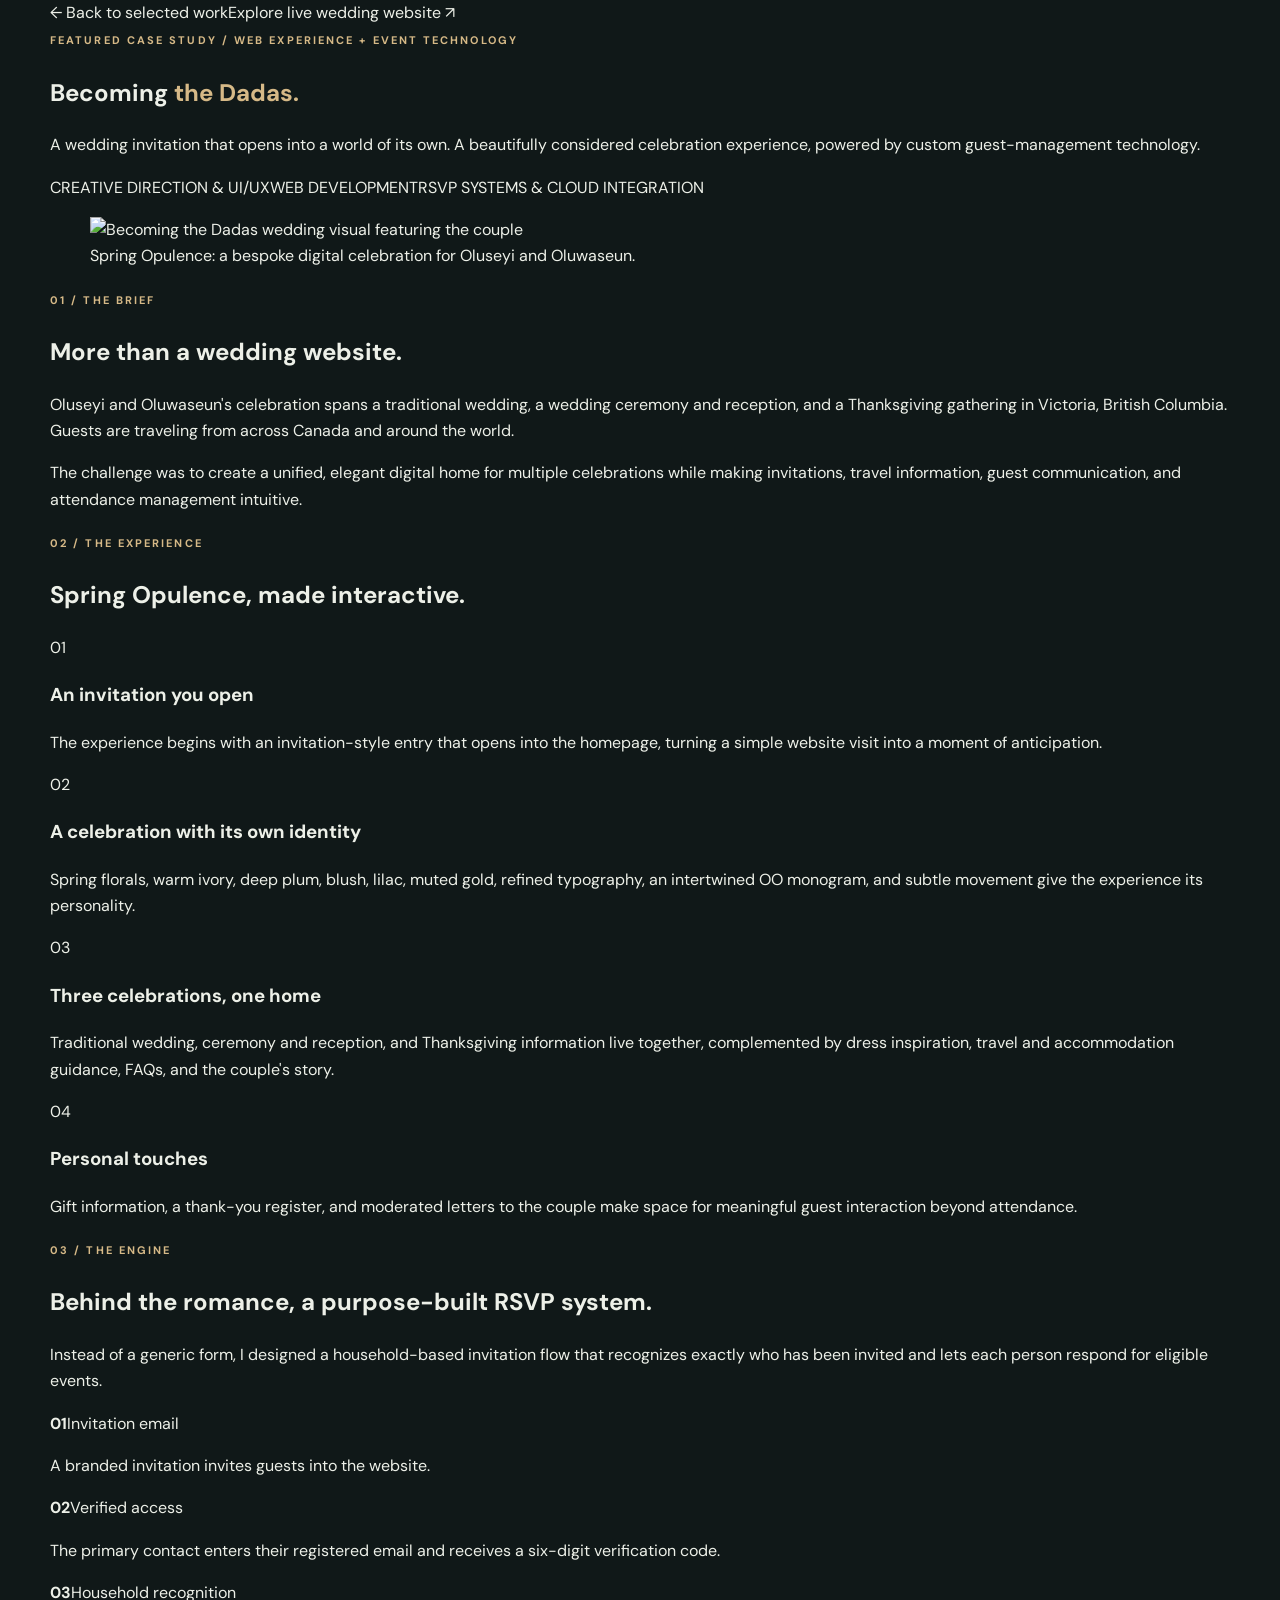
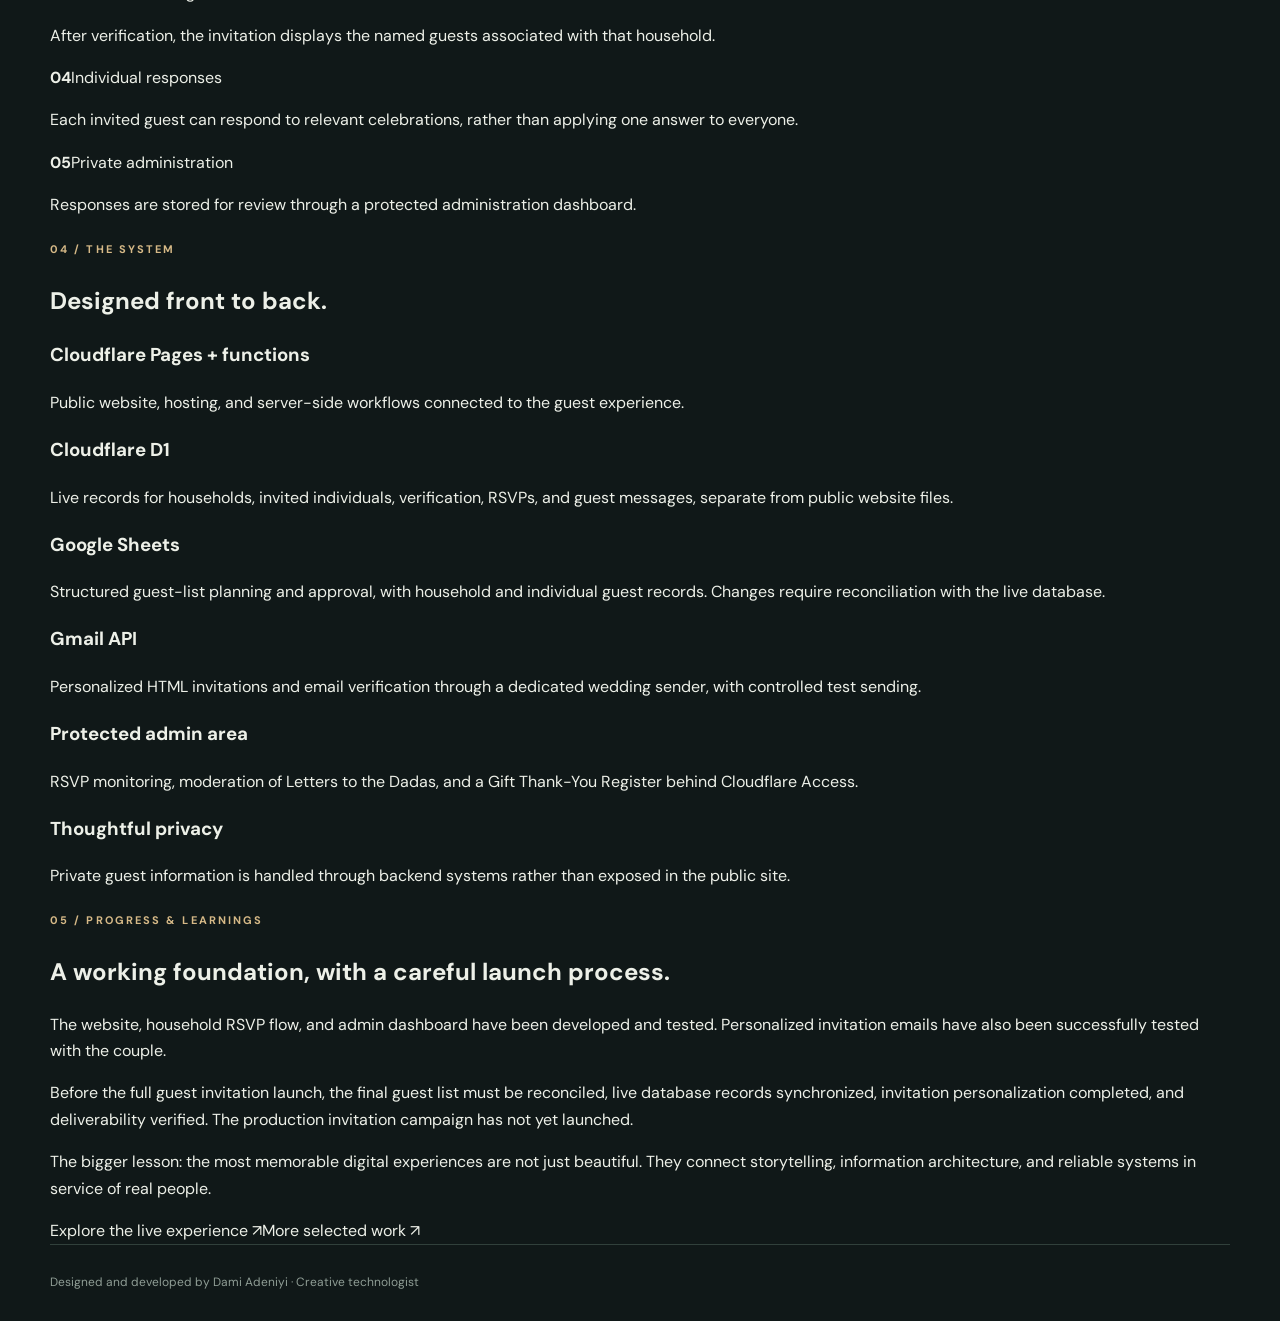
==== becoming-the-dadas.html @ 991b9c1b "Add detailed Becoming the Dadas wedding technology case study" ====
<!doctype html><html lang="en"><head><meta charset="utf-8"><meta name="viewport" content="width=device-width,initial-scale=1"><title>Becoming the Dadas | Wedding Experience & RSVP System | Dami Adeniyi</title><meta name="description" content="A bespoke Spring Opulence wedding website and multi-event guest experience featuring household RSVP, email verification, Cloudflare D1, and a private admin dashboard. A case study by Dami Adeniyi."><link rel="canonical" href="https://dami-adeniyi.pages.dev/becoming-the-dadas.html"><link rel="stylesheet" href="/styles.css"><meta property="og:title" content="Becoming the Dadas | Dami Adeniyi"><meta property="og:description" content="An immersive wedding invitation and intelligent multi-event guest management experience."><meta property="og:type" content="article"></head><body><a class="skip" href="#main">Skip to content</a><header class="case-header wrap"><a class="case-back" href="/#work">← Back to selected work</a><a class="case-back" href="https://becoming-the-dadas.pages.dev/" target="_blank" rel="noopener noreferrer">Explore live wedding website ↗</a></header><main id="main"><section class="case-hero wrap"><span class="kicker">FEATURED CASE STUDY / WEB EXPERIENCE + EVENT TECHNOLOGY</span><h1>Becoming <em>the Dadas.</em></h1><p class="case-lede">A wedding invitation that opens into a world of its own. A beautifully considered celebration experience, powered by custom guest-management technology.</p><div class="case-meta"><span>CREATIVE DIRECTION & UI/UX</span><span>WEB DEVELOPMENT</span><span>RSVP SYSTEMS & CLOUD INTEGRATION</span></div><figure class="case-photo"><img src="https://becoming-the-dadas.pages.dev/assets/image-ac481cc2c4e13ed6.png" alt="Becoming the Dadas wedding visual featuring the couple" loading="eager"><figcaption>Spring Opulence: a bespoke digital celebration for Oluseyi and Oluwaseun.</figcaption></figure></section><section class="case-section wrap"><span class="kicker">01 / THE BRIEF</span><div class="case-columns"><h2>More than a wedding website.</h2><div><p>Oluseyi and Oluwaseun's celebration spans a traditional wedding, a wedding ceremony and reception, and a Thanksgiving gathering in Victoria, British Columbia. Guests are traveling from across Canada and around the world.</p><p>The challenge was to create a unified, elegant digital home for multiple celebrations while making invitations, travel information, guest communication, and attendance management intuitive.</p></div></div></section><section class="case-section case-alt"><div class="wrap"><span class="kicker">02 / THE EXPERIENCE</span><h2>Spring Opulence, made interactive.</h2><div class="case-grid"><article><span class="case-index">01</span><h3>An invitation you open</h3><p>The experience begins with an invitation-style entry that opens into the homepage, turning a simple website visit into a moment of anticipation.</p></article><article><span class="case-index">02</span><h3>A celebration with its own identity</h3><p>Spring florals, warm ivory, deep plum, blush, lilac, muted gold, refined typography, an intertwined OO monogram, and subtle movement give the experience its personality.</p></article><article><span class="case-index">03</span><h3>Three celebrations, one home</h3><p>Traditional wedding, ceremony and reception, and Thanksgiving information live together, complemented by dress inspiration, travel and accommodation guidance, FAQs, and the couple's story.</p></article><article><span class="case-index">04</span><h3>Personal touches</h3><p>Gift information, a thank-you register, and moderated letters to the couple make space for meaningful guest interaction beyond attendance.</p></article></div></div></section><section class="case-section wrap"><span class="kicker">03 / THE ENGINE</span><h2>Behind the romance, a purpose-built RSVP system.</h2><p class="case-intro">Instead of a generic form, I designed a household-based invitation flow that recognizes exactly who has been invited and lets each person respond for eligible events.</p><div class="case-steps"><div><strong>01</strong><span>Invitation email</span><p>A branded invitation invites guests into the website.</p></div><div><strong>02</strong><span>Verified access</span><p>The primary contact enters their registered email and receives a six-digit verification code.</p></div><div><strong>03</strong><span>Household recognition</span><p>After verification, the invitation displays the named guests associated with that household.</p></div><div><strong>04</strong><span>Individual responses</span><p>Each invited guest can respond to relevant celebrations, rather than applying one answer to everyone.</p></div><div><strong>05</strong><span>Private administration</span><p>Responses are stored for review through a protected administration dashboard.</p></div></div></section><section class="case-section case-alt"><div class="wrap"><span class="kicker">04 / THE SYSTEM</span><h2>Designed front to back.</h2><div class="case-grid"><article><h3>Cloudflare Pages + functions</h3><p>Public website, hosting, and server-side workflows connected to the guest experience.</p></article><article><h3>Cloudflare D1</h3><p>Live records for households, invited individuals, verification, RSVPs, and guest messages, separate from public website files.</p></article><article><h3>Google Sheets</h3><p>Structured guest-list planning and approval, with household and individual guest records. Changes require reconciliation with the live database.</p></article><article><h3>Gmail API</h3><p>Personalized HTML invitations and email verification through a dedicated wedding sender, with controlled test sending.</p></article><article><h3>Protected admin area</h3><p>RSVP monitoring, moderation of Letters to the Dadas, and a Gift Thank-You Register behind Cloudflare Access.</p></article><article><h3>Thoughtful privacy</h3><p>Private guest information is handled through backend systems rather than exposed in the public site.</p></article></div></div></section><section class="case-section wrap"><span class="kicker">05 / PROGRESS & LEARNINGS</span><h2>A working foundation, with a careful launch process.</h2><div class="case-columns"><p>The website, household RSVP flow, and admin dashboard have been developed and tested. Personalized invitation emails have also been successfully tested with the couple.</p><div><p>Before the full guest invitation launch, the final guest list must be reconciled, live database records synchronized, invitation personalization completed, and deliverability verified. The production invitation campaign has not yet launched.</p><p>The bigger lesson: the most memorable digital experiences are not just beautiful. They connect storytelling, information architecture, and reliable systems in service of real people.</p></div></div><div class="case-end"><a class="case-cta" href="https://becoming-the-dadas.pages.dev/" target="_blank" rel="noopener noreferrer">Explore the live experience ↗</a><a class="case-back" href="/#work">More selected work ↗</a></div></section></main><footer class="case-footer wrap">Designed and developed by Dami Adeniyi · Creative technologist</footer></body></html>
---- styles.css ----
@import url('https://fonts.googleapis.com/css2?family=DM+Sans:wght@400;500;600;700&family=Manrope:wght@400;500;600;700;800&display=swap');:root{color-scheme:dark;--bg:#101818;--panel:#162120;--ink:#edf0e8;--muted:#a5b3ad;--gold:#d6b987;--line:#31403b}*{box-sizing:border-box}html{scroll-behavior:smooth}body{margin:0;background:var(--bg);color:var(--ink);font-family:'DM Sans',sans-serif;line-height:1.65}a{color:inherit;text-decoration:none}a:focus-visible{outline:2px solid var(--gold);outline-offset:5px}.wrap{width:min(1180px,calc(100% - 64px));margin:auto}.skip{position:absolute;top:-100px;background:white;color:black;padding:12px;z-index:20}.skip:focus{top:0}.site-header{height:88px;display:flex;align-items:center;justify-content:space-between;padding:0 max(32px,calc((100vw - 1180px)/2));border-bottom:1px solid #ffffff14;position:relative;z-index:3}.brand{font-family:Manrope,sans-serif;font-size:15px;letter-spacing:.08em;font-weight:800}.brand span{font-weight:500}.brand b,.period{color:var(--gold)}nav{display:flex;gap:35px;font-size:13px;color:#c7d1cb}.nav-cta{font-size:13px;color:var(--gold);border-bottom:1px solid #8e7d5c;padding-bottom:4px}.hero{position:relative;min-height:760px;padding-top:125px;overflow:hidden}.eyebrow,.kicker{font-size:11px;letter-spacing:.19em;font-weight:700;color:var(--gold)}.pulse{display:inline-block;width:7px;height:7px;background:#c7b07e;border-radius:50%;margin-right:12px;box-shadow:0 0 15px #d6b987}.hero h1{position:relative;z-index:1;font-family:Manrope,sans-serif;font-weight:600;font-size:clamp(47px,6.5vw,91px);letter-spacing:-.065em;line-height:1.14;max-width:990px;margin:30px 0}em{font-style:normal;color:var(--gold)}.lead{font-size:19px;max-width:620px;color:var(--muted);line-height:1.8;position:relative;z-index:1}.actions{display:flex;gap:18px;flex-wrap:wrap;margin-top:35px;position:relative;z-index:1}.btn{padding:16px 24px;border-radius:4px;font-size:13px;font-weight:700;display:inline-flex;gap:35px;align-items:center}.primary{background:var(--gold);color:#13201c}.primary:hover{background:#f0d3a0}.ghost{border:1px solid #62716a;color:#d5ded7}.ghost:hover{border-color:var(--gold)}.hero-bottom{display:flex;gap:48px;color:#8b9b93;font-size:10px;letter-spacing:.12em;margin-top:120px;position:relative;z-index:1}.orb{pointer-events:none;position:absolute;border-radius:50%;filter:blur(4px)}.orb-one{width:380px;height:380px;right:-70px;top:70px;background:radial-gradient(circle,#987a4944 0,transparent 65%)}.orb-two{width:480px;height:480px;right:50px;bottom:-200px;background:radial-gradient(circle,#417b6540 0,transparent 70%)}.section{padding:115px 0}.work{background:#151f1e}.section-top{display:flex;justify-content:space-between;align-items:end;gap:50px;margin-bottom:52px}.section-top p{max-width:340px;color:var(--muted);font-size:15px}.section h2{font-family:Manrope,sans-serif;font-size:clamp(36px,4.8vw,62px);line-height:1.2;letter-spacing:-.055em;font-weight:600;margin:22px 0}.projects{display:grid;grid-template-columns:1fr 1fr;gap:25px}.project{background:#1c2927;border:1px solid #31413b;overflow:hidden}.featured{grid-column:1/-1;display:grid;grid-template-columns:1.1fr 1fr}.project-visual{min-height:285px;position:relative;display:flex;align-items:center;justify-content:center;overflow:hidden}.featured .project-visual{min-height:390px}.dragon{background:radial-gradient(ellipse at 70% 70%,#b78a4755,transparent 55%),linear-gradient(145deg,#142b2c,#254a43 48%,#151d1d)}.dragon:before{content:'✧';position:absolute;font-size:360px;color:#d4b77818;transform:rotate(-24deg)}.visual-caption{font-family:Manrope,sans-serif;font-weight:800;letter-spacing:.18em;font-size:clamp(22px,3vw,41px);z-index:1;text-shadow:0 4px 20px #000}.visual-caption span{color:var(--gold)}.visual-sub{position:absolute;bottom:28px;font-size:10px;letter-spacing:.2em;color:#d6d5c8}.wedding{background:radial-gradient(circle at center,#7b6852,#282b27 70%);flex-direction:column}.wedding-mark{font-family:Georgia,serif;font-size:145px;color:#e8d6b8;font-style:italic;line-height:1}.wedding-small,.system-small{font-size:10px;letter-spacing:.17em;color:#eee0c5}.systems{background:linear-gradient(135deg,#182c2e,#2a4841);flex-direction:column;gap:35px}.system-lines{display:flex;gap:12px;align-items:center}.system-lines span{padding:12px;border:1px solid #9ab4a1;color:#cce1cf;font-size:11px;letter-spacing:.08em}.system-lines i{font-style:normal;color:var(--gold)}.project-body{padding:42px}.featured .project-body{display:flex;flex-direction:column;justify-content:center}.tags{display:flex;flex-wrap:wrap;gap:9px}.tags span{font-size:9px;letter-spacing:.09em;color:#d1bd97;border:1px solid #655b49;padding:5px 8px}.project h3{font-family:Manrope,sans-serif;font-size:clamp(23px,2.5vw,34px);line-height:1.25;letter-spacing:-.035em;margin:22px 0 12px}.project p,.expertise p,.about p,.contact p{color:var(--muted);font-size:15px;line-height:1.9}.text-link{color:var(--gold);font-size:13px;font-weight:700;margin-top:18px}.coming{font-size:10px;letter-spacing:.12em;color:#9eafaa;margin-top:20px;display:block}.expertise-grid{display:grid;grid-template-columns:repeat(3,1fr);gap:45px 38px;margin-top:65px}.expertise-grid>div{border-top:1px solid var(--line);padding-top:22px}.num{font-size:12px;color:var(--gold)}.expertise h3{font-family:Manrope,sans-serif;font-size:19px;letter-spacing:-.03em}.about{background:#1a2623}.about-layout{display:grid;grid-template-columns:1fr 1fr;gap:90px}.about-layout p:first-child{font-size:19px;color:#e0e6df}.contact{text-align:center;padding:140px 0}.contact h2{font-size:clamp(46px,6vw,78px)}.contact .actions{justify-content:center}footer{border-top:1px solid var(--line);padding:28px 0;color:#8f9d95;font-size:12px}.footer-inner{display:flex;justify-content:space-between;gap:15px}@media(max-width:800px){.site-header{padding:0 24px;height:74px}.site-header nav{display:none}.wrap{width:calc(100% - 40px)}.hero{min-height:680px;padding-top:100px}.hero-bottom{gap:15px;flex-wrap:wrap;margin-top:95px}.section{padding:85px 0}.section-top,.about-layout{display:block}.projects{grid-template-columns:1fr}.featured{display:block}.featured .project-visual{min-height:300px}.expertise-grid{grid-template-columns:1fr 1fr}.project-body{padding:30px}}@media(max-width:480px){.brand{font-size:12px}.nav-cta{font-size:11px}.hero h1{font-size:46px}.lead{font-size:16px}.hero-bottom{font-size:9px}.expertise-grid{grid-template-columns:1fr}.footer-inner{flex-wrap:wrap}.system-lines span{font-size:9px;padding:8px}}@media(prefers-reduced-motion:reduce){html{scroll-behavior:auto}}
/* Creative direction, second edition */
.hero{isolation:isolate}.hero h1{max-width:1080px}.hero h1 em:first-child{font-family:Georgia,serif;font-style:italic;font-weight:400;letter-spacing:-.07em}.hero h1 em:nth-child(2){font-family:Georgia,serif;font-style:italic;font-weight:400;color:#b4cfc3}.hero-stamp{position:absolute;right:55px;bottom:135px;width:133px;height:133px;border:1px solid #c8aa77;border-radius:50%;display:flex;flex-direction:column;align-items:center;justify-content:center;line-height:1.4;transform:rotate(13deg);color:#d7bd8d;font-weight:700;font-size:12px;letter-spacing:.12em;text-align:center;box-shadow:0 0 0 9px #d6b9870b;z-index:1}.hero-stamp span{font-size:26px;line-height:1.3}.marquee{overflow:hidden;background:#d4b889;color:#16241f;padding:14px 0;font-family:Manrope,sans-serif;font-size:12px;letter-spacing:.23em;font-weight:800;white-space:nowrap}.marquee>div{width:max-content;animation:scrollword 32s linear infinite}@keyframes scrollword{to{transform:translateX(-45%)}}.dragon{background:#1a302d}.dragon:before{display:none}.dragon-preview{width:100%;height:100%;position:absolute;inset:0;object-fit:cover;object-position:center;transition:transform .7s ease}.project:hover .dragon-preview{transform:scale(1.055)}.dragon-overlay{position:absolute;inset:0;display:flex;justify-content:space-between;align-items:flex-start;padding:25px;background:linear-gradient(180deg,#08150f5e,transparent 35%,#08150f44);pointer-events:none}.dragon-label,.dragon-open{font-size:10px;letter-spacing:.12em;font-weight:700;background:#0c1b18d9;color:#f5e5c5;padding:9px 12px;border:1px solid #b8a07877}.dragon-open{align-self:flex-end}.project{transition:transform .35s ease,border-color .35s ease}.project:hover{transform:translateY(-5px);border-color:#8e7756}.expertise-grid>div{transition:padding-left .3s ease,border-color .3s ease}.expertise-grid>div:hover{padding-left:12px;border-color:#d6b987}.expertise-grid .num{display:inline-flex;width:32px;height:32px;border-radius:50%;border:1px solid #786e54;align-items:center;justify-content:center}.about-spark{display:block;font-size:62px;color:#d6b987;line-height:1;margin-bottom:24px;animation:gentlespin 24s linear infinite}@keyframes gentlespin{to{transform:rotate(360deg)}}.contact{background:radial-gradient(ellipse at 50% 100%,#385f4c4d,transparent 60%)}.contact h2 em{font-family:Georgia,serif;font-style:italic;font-weight:400}@media(max-width:800px){.hero-stamp{right:10px;bottom:62px;width:96px;height:96px;font-size:9px}.hero-bottom{padding-right:110px}.dragon-open{display:none}}@media(prefers-reduced-motion:reduce){.marquee>div,.about-spark{animation:none}.project,.dragon-preview{transition:none}}
/* Completed project showcases */
.beauty{background:radial-gradient(circle at 72% 35%,#dbb99c65,transparent 48%),linear-gradient(145deg,#4c302f,#91685a 56%,#2b2925);flex-direction:column;color:#fff3e8;gap:6px}.beauty:before,.beauty:after{content:'';position:absolute;border:1px solid #f7d8b36b;border-radius:50%;width:240px;height:240px;transform:rotate(30deg)}.beauty:after{width:210px;height:210px;transform:rotate(-30deg)}.beauty-top,.beauty-bottom{font-size:10px;letter-spacing:.28em;z-index:1}.beauty-name{font-family:Georgia,serif;font-size:clamp(48px,6vw,76px);font-weight:400;letter-spacing:.06em;z-index:1;line-height:1.3}.beauty-bottom{color:#f1d6c0}.wedding-photo{background:#44273c}.wedding-photo>img{position:absolute;inset:0;width:100%;height:100%;object-fit:cover;opacity:.65}.wedding-cover{position:relative;z-index:1;display:flex;align-items:center;flex-direction:column;text-shadow:0 2px 20px #27151d}.wedding-cover .wedding-mark{font-size:110px}.wedding-cover .wedding-small{text-align:center;padding:0 15px}

/* Shaiglo project: real, optimized brand photo */
.beauty-photo{position:relative;overflow:hidden;background:#19382c;isolation:isolate}.beauty-photo:before,.beauty-photo:after{content:none}.beauty-photo>img{position:absolute;inset:0;width:100%;height:100%;object-fit:cover;object-position:center;transition:transform .65s ease}.beauty-photo:hover>img{transform:scale(1.045)}.beauty-photo-label{position:absolute;z-index:1;left:18px;bottom:18px;padding:8px 12px;color:#fff8e8;background:#122d23c9;border:1px solid #d4ba8180;backdrop-filter:blur(8px);font-size:10px;letter-spacing:.16em;font-weight:700}@media(prefers-reduced-motion:reduce){.beauty-photo>img{transition:none}.beauty-photo:hover>img{transform:none}}

/* Keep the full portrait image visible, without cutting off faces or products */
.project-visual.beauty-photo{aspect-ratio:1062 / 1200;min-height:0;background:#19382c}
.project-visual.beauty-photo>img{object-fit:contain;object-position:center;transform:none}
.project-visual.beauty-photo:hover>img{transform:none}
.beauty-photo-label{top:14px;bottom:auto;left:14px;right:auto;max-width:calc(100% - 28px)}
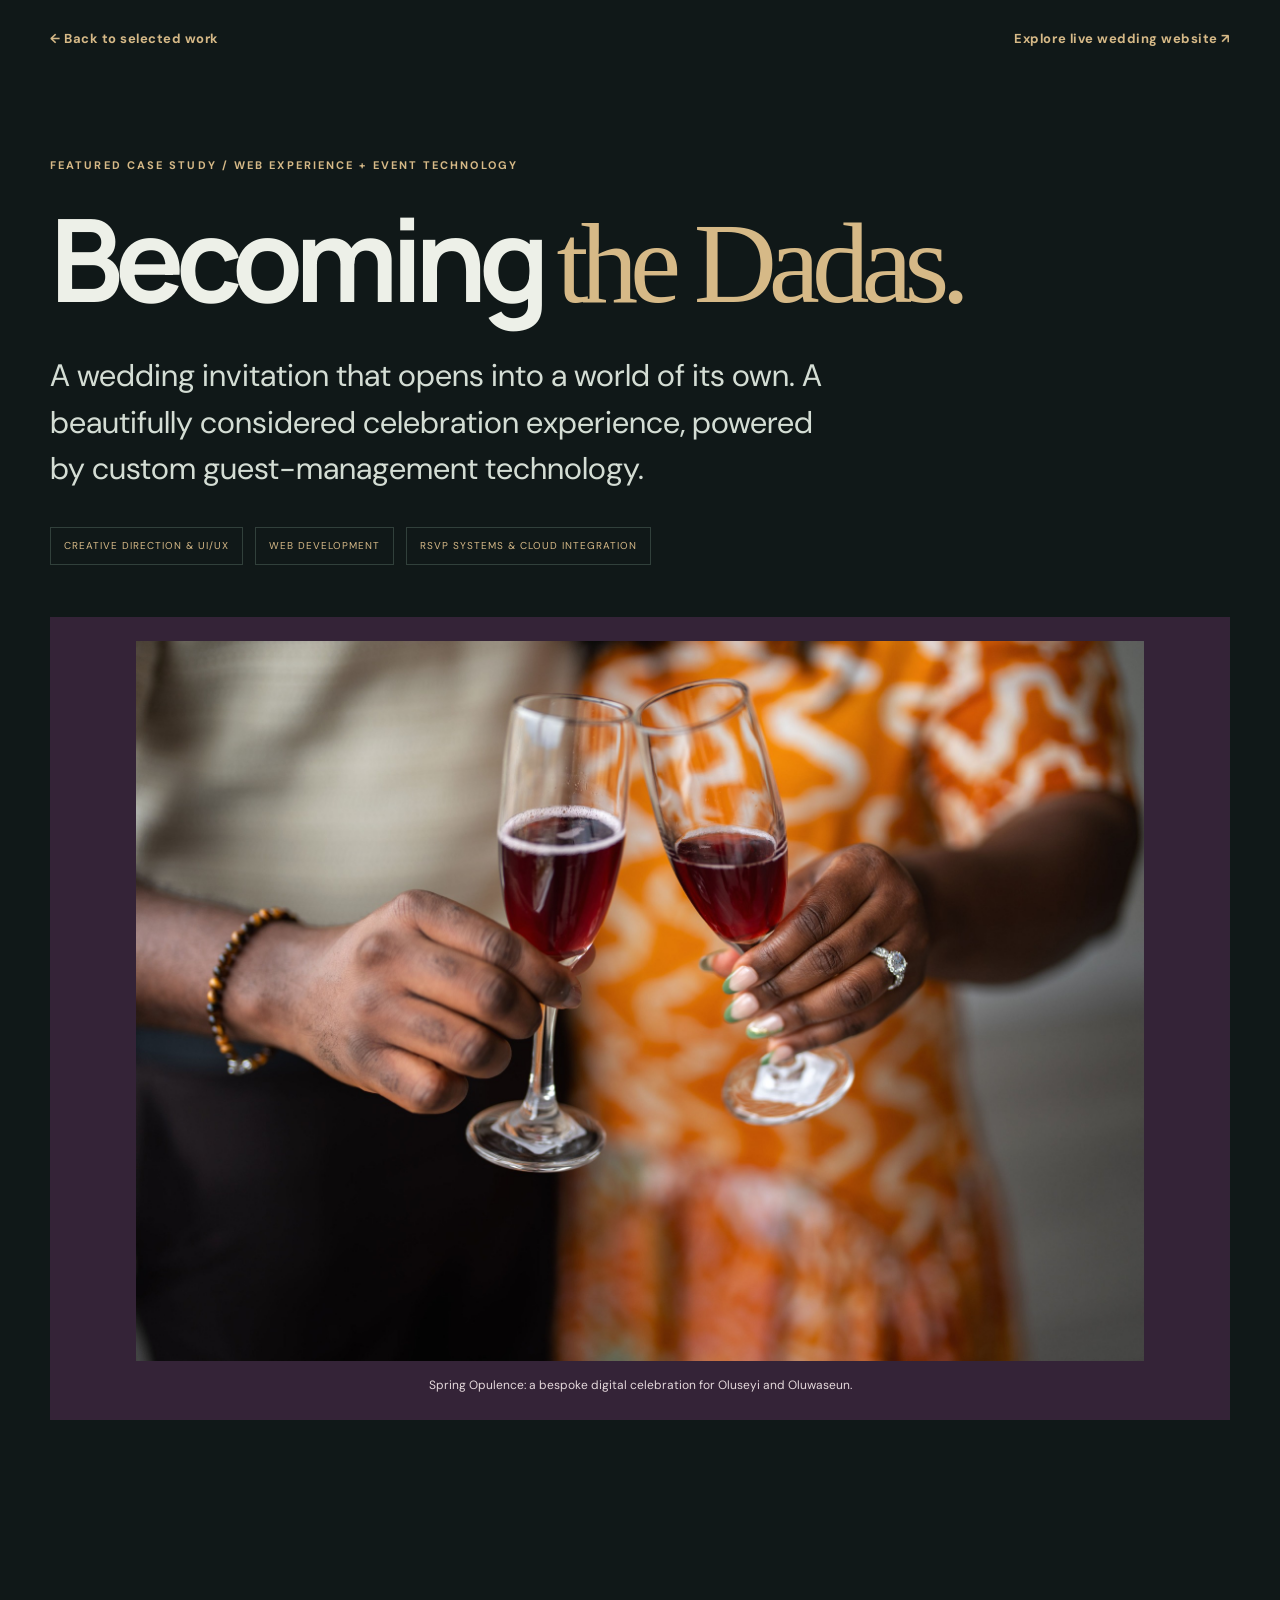
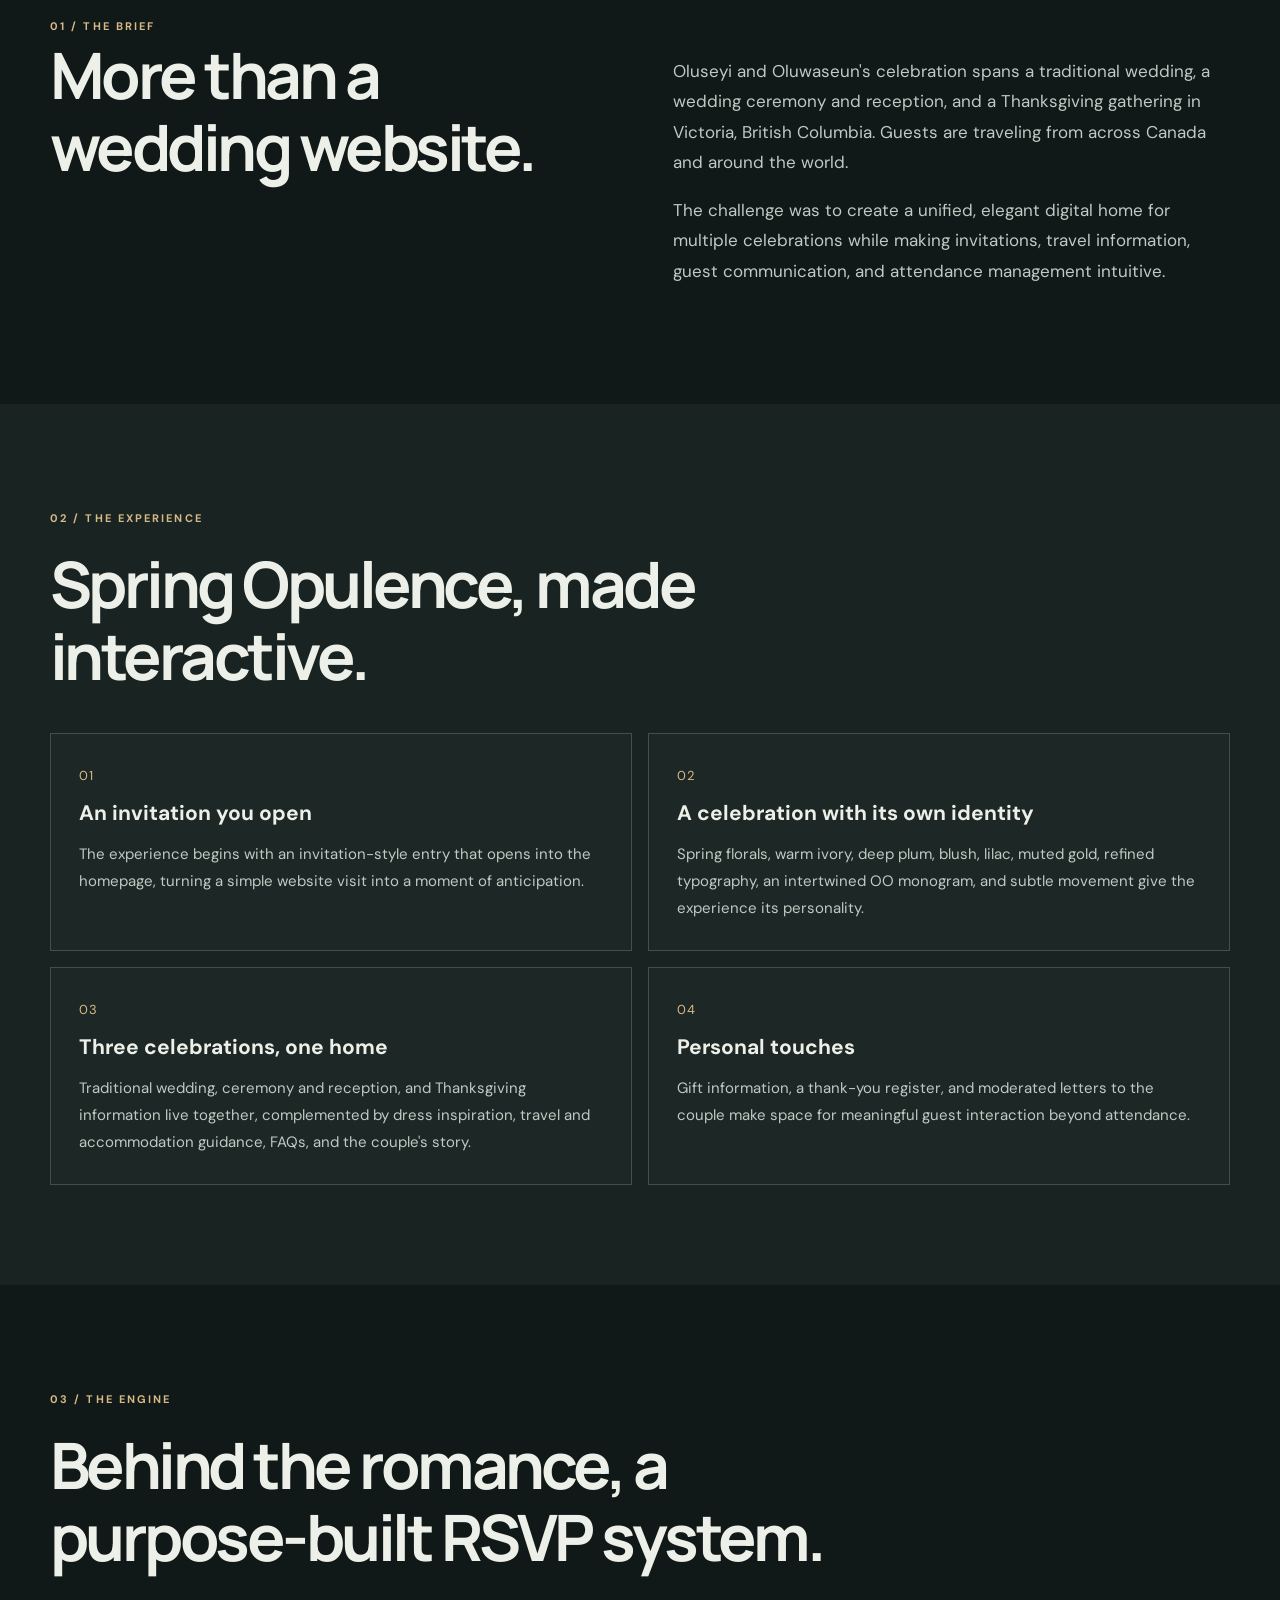
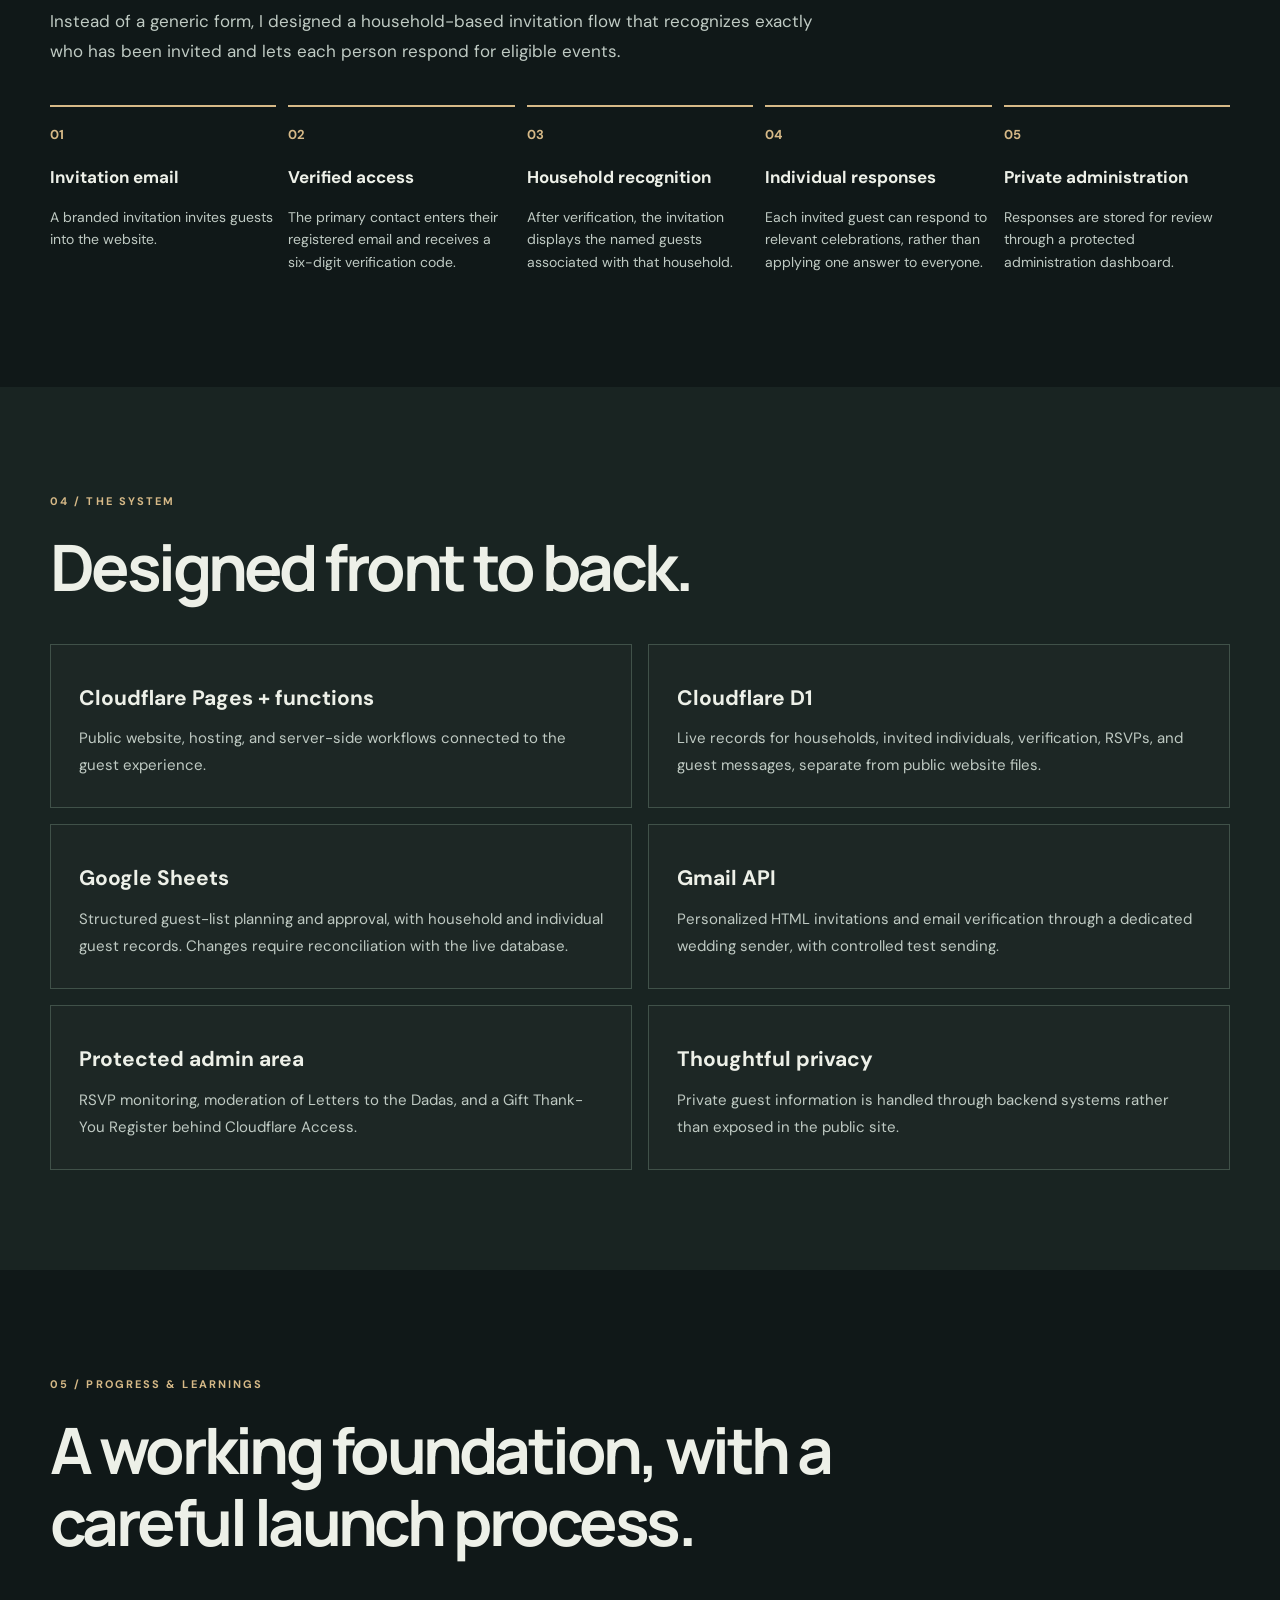
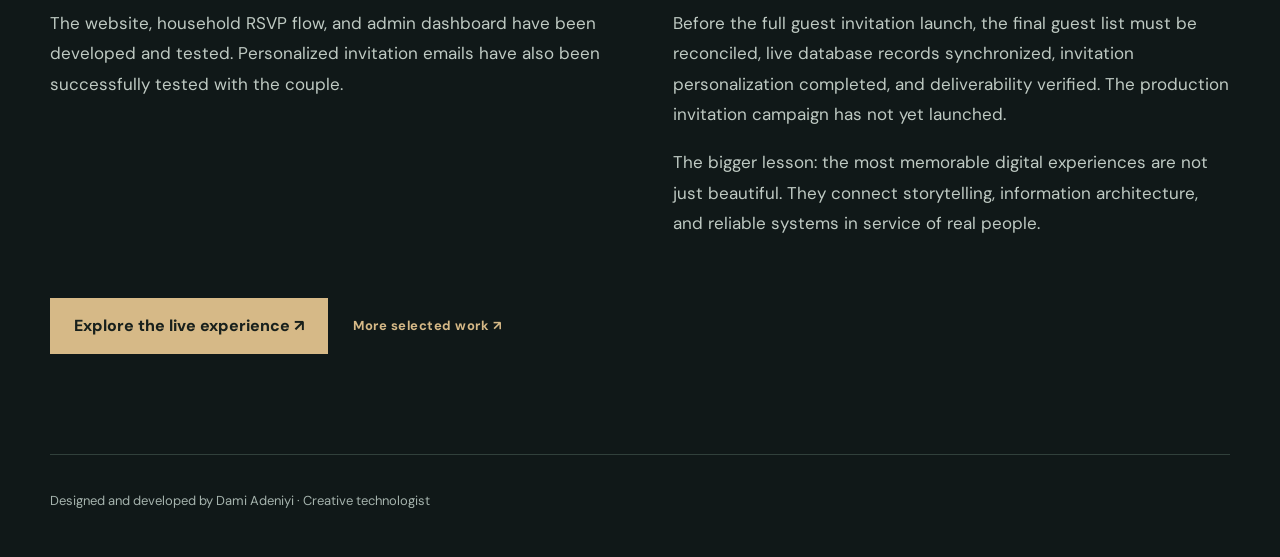
==== commit d689e860: "Use uploaded SEO-named couple photograph for Becoming the Dadas" ====
--- a/becoming-the-dadas.html
+++ b/becoming-the-dadas.html
@@ -1 +1 @@
-<!doctype html><html lang="en"><head><meta charset="utf-8"><meta name="viewport" content="width=device-width,initial-scale=1"><title>Becoming the Dadas | Wedding Experience & RSVP System | Dami Adeniyi</title><meta name="description" content="A bespoke Spring Opulence wedding website and multi-event guest experience featuring household RSVP, email verification, Cloudflare D1, and a private admin dashboard. A case study by Dami Adeniyi."><link rel="canonical" href="https://dami-adeniyi.pages.dev/becoming-the-dadas.html"><link rel="stylesheet" href="/styles.css"><meta property="og:title" content="Becoming the Dadas | Dami Adeniyi"><meta property="og:description" content="An immersive wedding invitation and intelligent multi-event guest management experience."><meta property="og:type" content="article"></head><body><a class="skip" href="#main">Skip to content</a><header class="case-header wrap"><a class="case-back" href="/#work">← Back to selected work</a><a class="case-back" href="https://becoming-the-dadas.pages.dev/" target="_blank" rel="noopener noreferrer">Explore live wedding website ↗</a></header><main id="main"><section class="case-hero wrap"><span class="kicker">FEATURED CASE STUDY / WEB EXPERIENCE + EVENT TECHNOLOGY</span><h1>Becoming <em>the Dadas.</em></h1><p class="case-lede">A wedding invitation that opens into a world of its own. A beautifully considered celebration experience, powered by custom guest-management technology.</p><div class="case-meta"><span>CREATIVE DIRECTION & UI/UX</span><span>WEB DEVELOPMENT</span><span>RSVP SYSTEMS & CLOUD INTEGRATION</span></div><figure class="case-photo"><img src="https://becoming-the-dadas.pages.dev/assets/image-ac481cc2c4e13ed6.png" alt="Becoming the Dadas wedding visual featuring the couple" loading="eager"><figcaption>Spring Opulence: a bespoke digital celebration for Oluseyi and Oluwaseun.</figcaption></figure></section><section class="case-section wrap"><span class="kicker">01 / THE BRIEF</span><div class="case-columns"><h2>More than a wedding website.</h2><div><p>Oluseyi and Oluwaseun's celebration spans a traditional wedding, a wedding ceremony and reception, and a Thanksgiving gathering in Victoria, British Columbia. Guests are traveling from across Canada and around the world.</p><p>The challenge was to create a unified, elegant digital home for multiple celebrations while making invitations, travel information, guest communication, and attendance management intuitive.</p></div></div></section><section class="case-section case-alt"><div class="wrap"><span class="kicker">02 / THE EXPERIENCE</span><h2>Spring Opulence, made interactive.</h2><div class="case-grid"><article><span class="case-index">01</span><h3>An invitation you open</h3><p>The experience begins with an invitation-style entry that opens into the homepage, turning a simple website visit into a moment of anticipation.</p></article><article><span class="case-index">02</span><h3>A celebration with its own identity</h3><p>Spring florals, warm ivory, deep plum, blush, lilac, muted gold, refined typography, an intertwined OO monogram, and subtle movement give the experience its personality.</p></article><article><span class="case-index">03</span><h3>Three celebrations, one home</h3><p>Traditional wedding, ceremony and reception, and Thanksgiving information live together, complemented by dress inspiration, travel and accommodation guidance, FAQs, and the couple's story.</p></article><article><span class="case-index">04</span><h3>Personal touches</h3><p>Gift information, a thank-you register, and moderated letters to the couple make space for meaningful guest interaction beyond attendance.</p></article></div></div></section><section class="case-section wrap"><span class="kicker">03 / THE ENGINE</span><h2>Behind the romance, a purpose-built RSVP system.</h2><p class="case-intro">Instead of a generic form, I designed a household-based invitation flow that recognizes exactly who has been invited and lets each person respond for eligible events.</p><div class="case-steps"><div><strong>01</strong><span>Invitation email</span><p>A branded invitation invites guests into the website.</p></div><div><strong>02</strong><span>Verified access</span><p>The primary contact enters their registered email and receives a six-digit verification code.</p></div><div><strong>03</strong><span>Household recognition</span><p>After verification, the invitation displays the named guests associated with that household.</p></div><div><strong>04</strong><span>Individual responses</span><p>Each invited guest can respond to relevant celebrations, rather than applying one answer to everyone.</p></div><div><strong>05</strong><span>Private administration</span><p>Responses are stored for review through a protected administration dashboard.</p></div></div></section><section class="case-section case-alt"><div class="wrap"><span class="kicker">04 / THE SYSTEM</span><h2>Designed front to back.</h2><div class="case-grid"><article><h3>Cloudflare Pages + functions</h3><p>Public website, hosting, and server-side workflows connected to the guest experience.</p></article><article><h3>Cloudflare D1</h3><p>Live records for households, invited individuals, verification, RSVPs, and guest messages, separate from public website files.</p></article><article><h3>Google Sheets</h3><p>Structured guest-list planning and approval, with household and individual guest records. Changes require reconciliation with the live database.</p></article><article><h3>Gmail API</h3><p>Personalized HTML invitations and email verification through a dedicated wedding sender, with controlled test sending.</p></article><article><h3>Protected admin area</h3><p>RSVP monitoring, moderation of Letters to the Dadas, and a Gift Thank-You Register behind Cloudflare Access.</p></article><article><h3>Thoughtful privacy</h3><p>Private guest information is handled through backend systems rather than exposed in the public site.</p></article></div></div></section><section class="case-section wrap"><span class="kicker">05 / PROGRESS & LEARNINGS</span><h2>A working foundation, with a careful launch process.</h2><div class="case-columns"><p>The website, household RSVP flow, and admin dashboard have been developed and tested. Personalized invitation emails have also been successfully tested with the couple.</p><div><p>Before the full guest invitation launch, the final guest list must be reconciled, live database records synchronized, invitation personalization completed, and deliverability verified. The production invitation campaign has not yet launched.</p><p>The bigger lesson: the most memorable digital experiences are not just beautiful. They connect storytelling, information architecture, and reliable systems in service of real people.</p></div></div><div class="case-end"><a class="case-cta" href="https://becoming-the-dadas.pages.dev/" target="_blank" rel="noopener noreferrer">Explore the live experience ↗</a><a class="case-back" href="/#work">More selected work ↗</a></div></section></main><footer class="case-footer wrap">Designed and developed by Dami Adeniyi · Creative technologist</footer></body></html>+<!doctype html><html lang="en"><head><meta charset="utf-8"><meta name="viewport" content="width=device-width,initial-scale=1"><title>Becoming the Dadas | Wedding Experience & RSVP System | Dami Adeniyi</title><meta name="description" content="A bespoke Spring Opulence wedding website and multi-event guest experience featuring household RSVP, email verification, Cloudflare D1, and a private admin dashboard. A case study by Dami Adeniyi."><link rel="canonical" href="https://dami-adeniyi.pages.dev/becoming-the-dadas.html"><link rel="stylesheet" href="/styles.css"><meta property="og:title" content="Becoming the Dadas | Dami Adeniyi"><meta property="og:description" content="An immersive wedding invitation and intelligent multi-event guest management experience."><meta property="og:type" content="article"><meta property="og:image" content="https://dami-adeniyi.pages.dev/becoming-the-dadas-nigerian-wedding-website-oluseyi-oluwaseun.jpg"></head><body><a class="skip" href="#main">Skip to content</a><header class="case-header wrap"><a class="case-back" href="/#work">← Back to selected work</a><a class="case-back" href="https://becoming-the-dadas.pages.dev/" target="_blank" rel="noopener noreferrer">Explore live wedding website ↗</a></header><main id="main"><section class="case-hero wrap"><span class="kicker">FEATURED CASE STUDY / WEB EXPERIENCE + EVENT TECHNOLOGY</span><h1>Becoming <em>the Dadas.</em></h1><p class="case-lede">A wedding invitation that opens into a world of its own. A beautifully considered celebration experience, powered by custom guest-management technology.</p><div class="case-meta"><span>CREATIVE DIRECTION & UI/UX</span><span>WEB DEVELOPMENT</span><span>RSVP SYSTEMS & CLOUD INTEGRATION</span></div><figure class="case-photo"><img src="/becoming-the-dadas-nigerian-wedding-website-oluseyi-oluwaseun.jpg" alt="Oluseyi and Oluwaseun toasting together at their Becoming the Dadas wedding celebration" loading="eager"><figcaption>Spring Opulence: a bespoke digital celebration for Oluseyi and Oluwaseun.</figcaption></figure></section><section class="case-section wrap"><span class="kicker">01 / THE BRIEF</span><div class="case-columns"><h2>More than a wedding website.</h2><div><p>Oluseyi and Oluwaseun's celebration spans a traditional wedding, a wedding ceremony and reception, and a Thanksgiving gathering in Victoria, British Columbia. Guests are traveling from across Canada and around the world.</p><p>The challenge was to create a unified, elegant digital home for multiple celebrations while making invitations, travel information, guest communication, and attendance management intuitive.</p></div></div></section><section class="case-section case-alt"><div class="wrap"><span class="kicker">02 / THE EXPERIENCE</span><h2>Spring Opulence, made interactive.</h2><div class="case-grid"><article><span class="case-index">01</span><h3>An invitation you open</h3><p>The experience begins with an invitation-style entry that opens into the homepage, turning a simple website visit into a moment of anticipation.</p></article><article><span class="case-index">02</span><h3>A celebration with its own identity</h3><p>Spring florals, warm ivory, deep plum, blush, lilac, muted gold, refined typography, an intertwined OO monogram, and subtle movement give the experience its personality.</p></article><article><span class="case-index">03</span><h3>Three celebrations, one home</h3><p>Traditional wedding, ceremony and reception, and Thanksgiving information live together, complemented by dress inspiration, travel and accommodation guidance, FAQs, and the couple's story.</p></article><article><span class="case-index">04</span><h3>Personal touches</h3><p>Gift information, a thank-you register, and moderated letters to the couple make space for meaningful guest interaction beyond attendance.</p></article></div></div></section><section class="case-section wrap"><span class="kicker">03 / THE ENGINE</span><h2>Behind the romance, a purpose-built RSVP system.</h2><p class="case-intro">Instead of a generic form, I designed a household-based invitation flow that recognizes exactly who has been invited and lets each person respond for eligible events.</p><div class="case-steps"><div><strong>01</strong><span>Invitation email</span><p>A branded invitation invites guests into the website.</p></div><div><strong>02</strong><span>Verified access</span><p>The primary contact enters their registered email and receives a six-digit verification code.</p></div><div><strong>03</strong><span>Household recognition</span><p>After verification, the invitation displays the named guests associated with that household.</p></div><div><strong>04</strong><span>Individual responses</span><p>Each invited guest can respond to relevant celebrations, rather than applying one answer to everyone.</p></div><div><strong>05</strong><span>Private administration</span><p>Responses are stored for review through a protected administration dashboard.</p></div></div></section><section class="case-section case-alt"><div class="wrap"><span class="kicker">04 / THE SYSTEM</span><h2>Designed front to back.</h2><div class="case-grid"><article><h3>Cloudflare Pages + functions</h3><p>Public website, hosting, and server-side workflows connected to the guest experience.</p></article><article><h3>Cloudflare D1</h3><p>Live records for households, invited individuals, verification, RSVPs, and guest messages, separate from public website files.</p></article><article><h3>Google Sheets</h3><p>Structured guest-list planning and approval, with household and individual guest records. Changes require reconciliation with the live database.</p></article><article><h3>Gmail API</h3><p>Personalized HTML invitations and email verification through a dedicated wedding sender, with controlled test sending.</p></article><article><h3>Protected admin area</h3><p>RSVP monitoring, moderation of Letters to the Dadas, and a Gift Thank-You Register behind Cloudflare Access.</p></article><article><h3>Thoughtful privacy</h3><p>Private guest information is handled through backend systems rather than exposed in the public site.</p></article></div></div></section><section class="case-section wrap"><span class="kicker">05 / PROGRESS & LEARNINGS</span><h2>A working foundation, with a careful launch process.</h2><div class="case-columns"><p>The website, household RSVP flow, and admin dashboard have been developed and tested. Personalized invitation emails have also been successfully tested with the couple.</p><div><p>Before the full guest invitation launch, the final guest list must be reconciled, live database records synchronized, invitation personalization completed, and deliverability verified. The production invitation campaign has not yet launched.</p><p>The bigger lesson: the most memorable digital experiences are not just beautiful. They connect storytelling, information architecture, and reliable systems in service of real people.</p></div></div><div class="case-end"><a class="case-cta" href="https://becoming-the-dadas.pages.dev/" target="_blank" rel="noopener noreferrer">Explore the live experience ↗</a><a class="case-back" href="/#work">More selected work ↗</a></div></section></main><footer class="case-footer wrap">Designed and developed by Dami Adeniyi · Creative technologist</footer></body></html>
--- a/styles.css
+++ b/styles.css
@@ -12,3 +12,43 @@
 .project-visual.beauty-photo>img{object-fit:contain;object-position:center;transform:none}
 .project-visual.beauty-photo:hover>img{transform:none}
 .beauty-photo-label{top:14px;bottom:auto;left:14px;right:auto;max-width:calc(100% - 28px)}
+
+/* Becoming the Dadas: preserve complete portrait composition */
+.project-visual.wedding-portrait{aspect-ratio:4/5;min-height:0;background:#44273c}
+.project-visual.wedding-portrait>img{position:absolute;inset:0;width:100%;height:100%;object-fit:contain;opacity:1}
+.wedding-image-label{position:absolute;bottom:14px;left:14px;z-index:2;background:#281829d9;color:#fff3e8;padding:8px 12px;font-size:10px;font-weight:700;letter-spacing:.12em;max-width:calc(100% - 28px)}
+.project-body .text-link+.text-link{margin-left:16px}
+/* Dedicated case study */
+.case-header{display:flex;justify-content:space-between;gap:20px;align-items:center;padding-top:28px;padding-bottom:28px}
+.case-back{color:var(--gold);font-size:13px;font-weight:700;letter-spacing:.04em}
+.case-hero{padding-top:74px;padding-bottom:92px}
+.case-hero h1{font-family:Manrope,sans-serif;font-size:clamp(52px,9vw,116px);line-height:1.02;letter-spacing:-.07em;margin:22px 0 26px;max-width:1000px}
+.case-hero h1 em,.case-section h2 em{font-family:Georgia,serif;color:var(--gold);font-weight:400}
+.case-lede{max-width:800px;font-size:clamp(20px,2.6vw,31px);line-height:1.5;color:#d4ddd4}
+.case-meta{display:flex;gap:12px;flex-wrap:wrap;margin:34px 0 52px}
+.case-meta span{font-size:10px;letter-spacing:.1em;color:var(--gold);border:1px solid var(--line);padding:10px 13px}
+.case-photo{margin:0;background:#342337;padding:24px;text-align:center}
+.case-photo img{display:block;width:100%;max-height:720px;object-fit:contain}
+.case-photo figcaption{font-size:12px;color:#e5d9dc;padding-top:15px}
+.case-section{padding-top:100px;padding-bottom:100px}
+.case-section h2{font-family:Manrope,sans-serif;font-size:clamp(32px,5vw,64px);letter-spacing:-.055em;line-height:1.13;max-width:850px;margin:18px 0 32px}
+.case-section p{color:#bfcac3;font-size:17px;line-height:1.8}
+.case-columns{display:grid;grid-template-columns:1fr 1fr;gap:65px}
+.case-columns h2{margin-top:0}
+.case-alt{background:#192422}
+.case-grid{display:grid;grid-template-columns:repeat(2,minmax(0,1fr));gap:16px;margin-top:40px}
+.case-grid article{border:1px solid #405149;padding:28px;background:#ffffff04}
+.case-grid h3{font-size:21px;margin:8px 0 10px}
+.case-grid p{font-size:15px;margin:0}
+.case-index{color:var(--gold);font-size:13px;letter-spacing:.1em}
+.case-intro{max-width:770px}
+.case-steps{display:grid;grid-template-columns:repeat(5,minmax(0,1fr));gap:12px;margin-top:38px}
+.case-steps>div{border-top:2px solid var(--gold);padding-top:17px}
+.case-steps strong{display:block;color:var(--gold);font-size:13px;margin-bottom:18px}
+.case-steps span{font-weight:700;font-size:17px}
+.case-steps p{font-size:14px;line-height:1.6}
+.case-end{display:flex;gap:25px;align-items:center;flex-wrap:wrap;margin-top:42px}
+.case-cta{display:inline-block;background:var(--gold);color:#18201c;font-weight:800;padding:15px 24px}
+.case-footer{padding-top:35px;padding-bottom:45px;border-top:1px solid var(--line);color:var(--muted);font-size:13px}
+@media(max-width:800px){.case-columns{grid-template-columns:1fr;gap:12px}.case-steps{grid-template-columns:repeat(2,minmax(0,1fr))}.case-hero{padding-top:48px;padding-bottom:60px}.case-section{padding-top:70px;padding-bottom:70px}.case-photo{padding:10px}}
+@media(max-width:520px){.case-grid,.case-steps{grid-template-columns:1fr}.case-header{align-items:flex-start;flex-direction:column}.case-hero h1{font-size:52px}.project-body .text-link+.text-link{margin-left:0;display:block;margin-top:10px}}
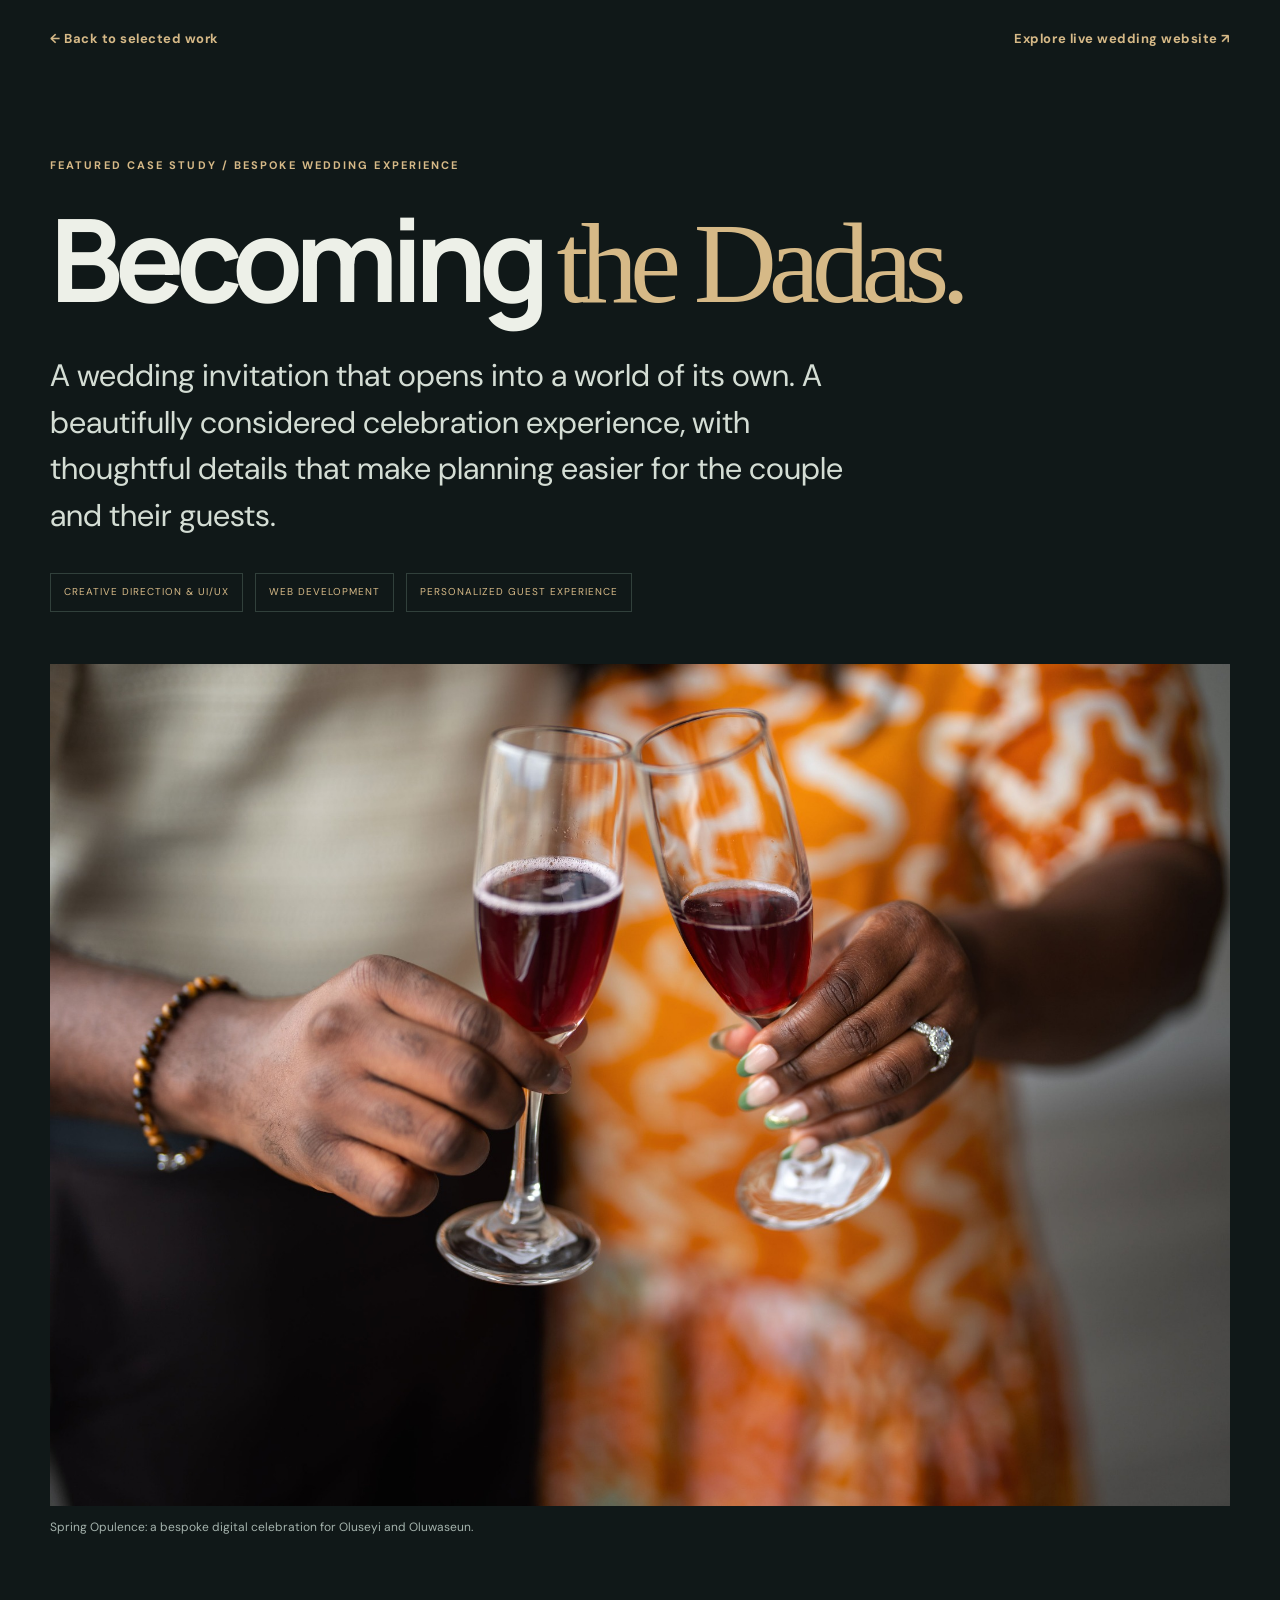
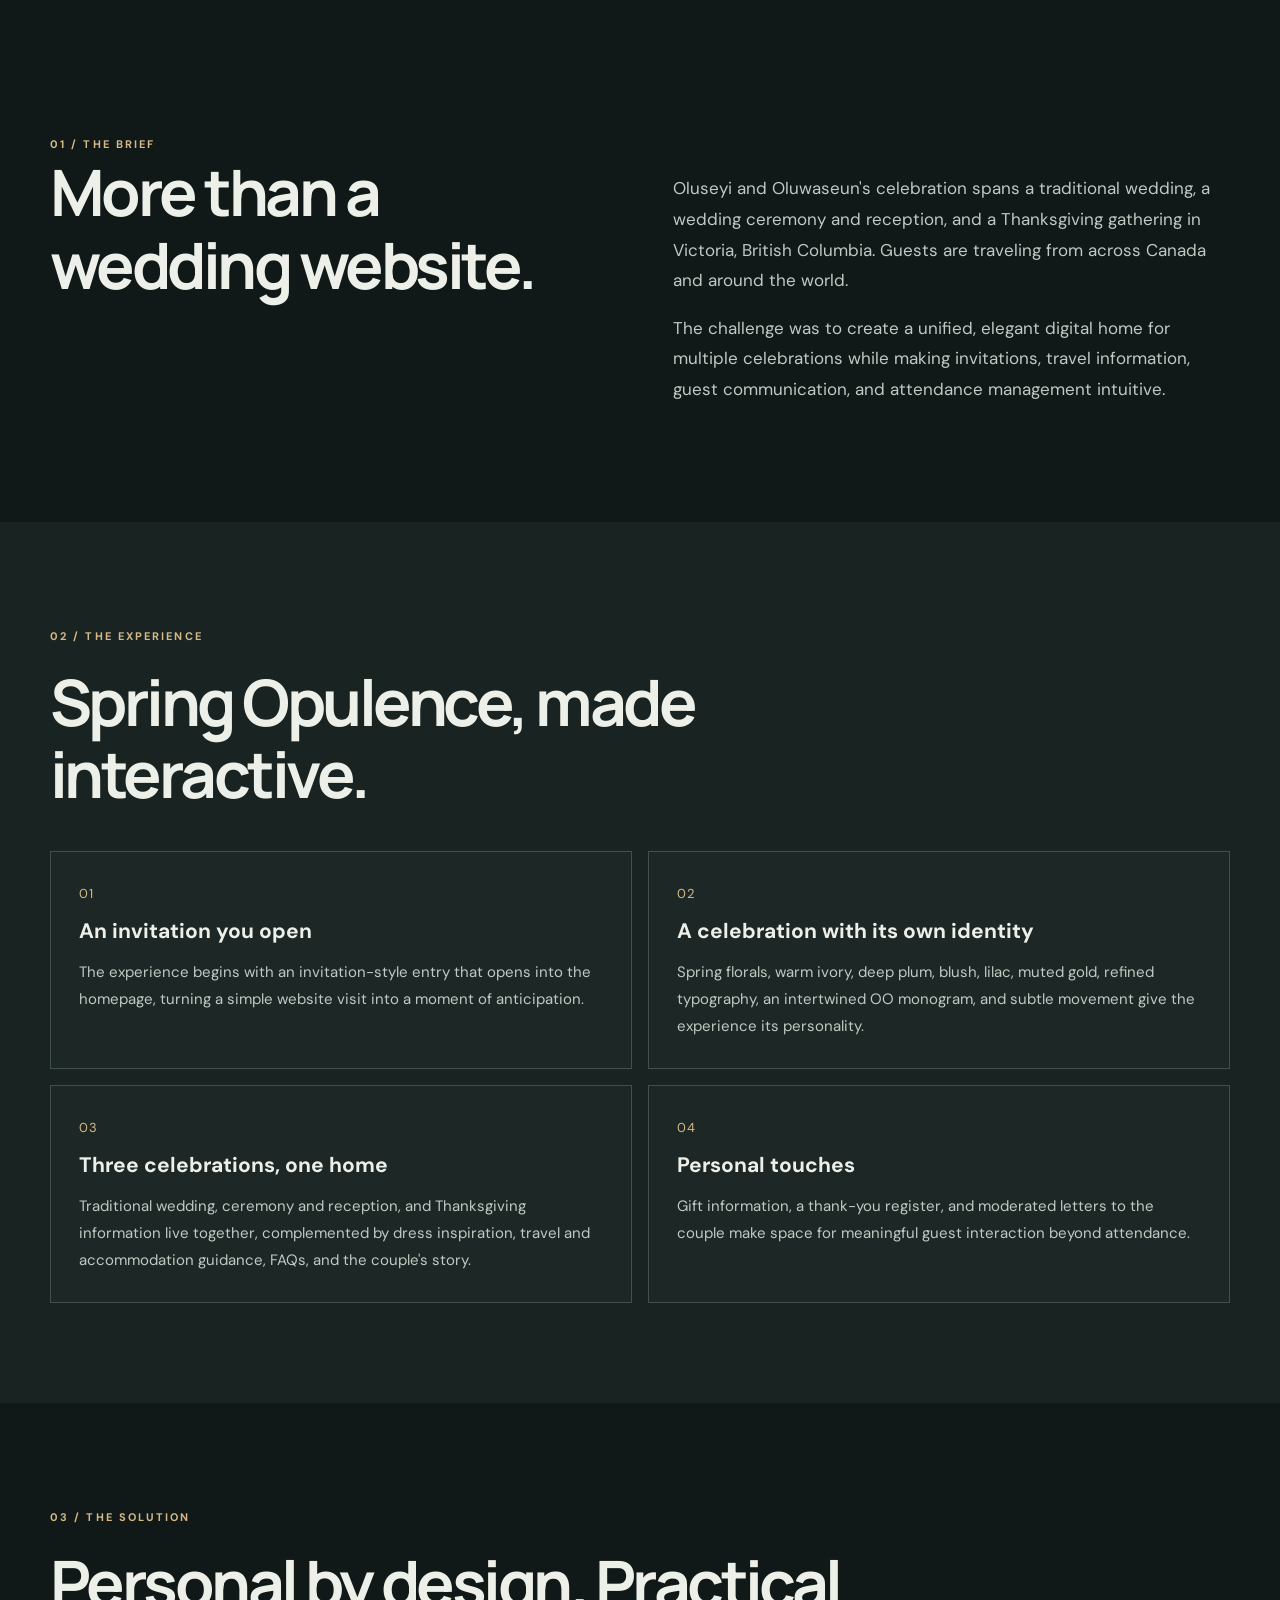
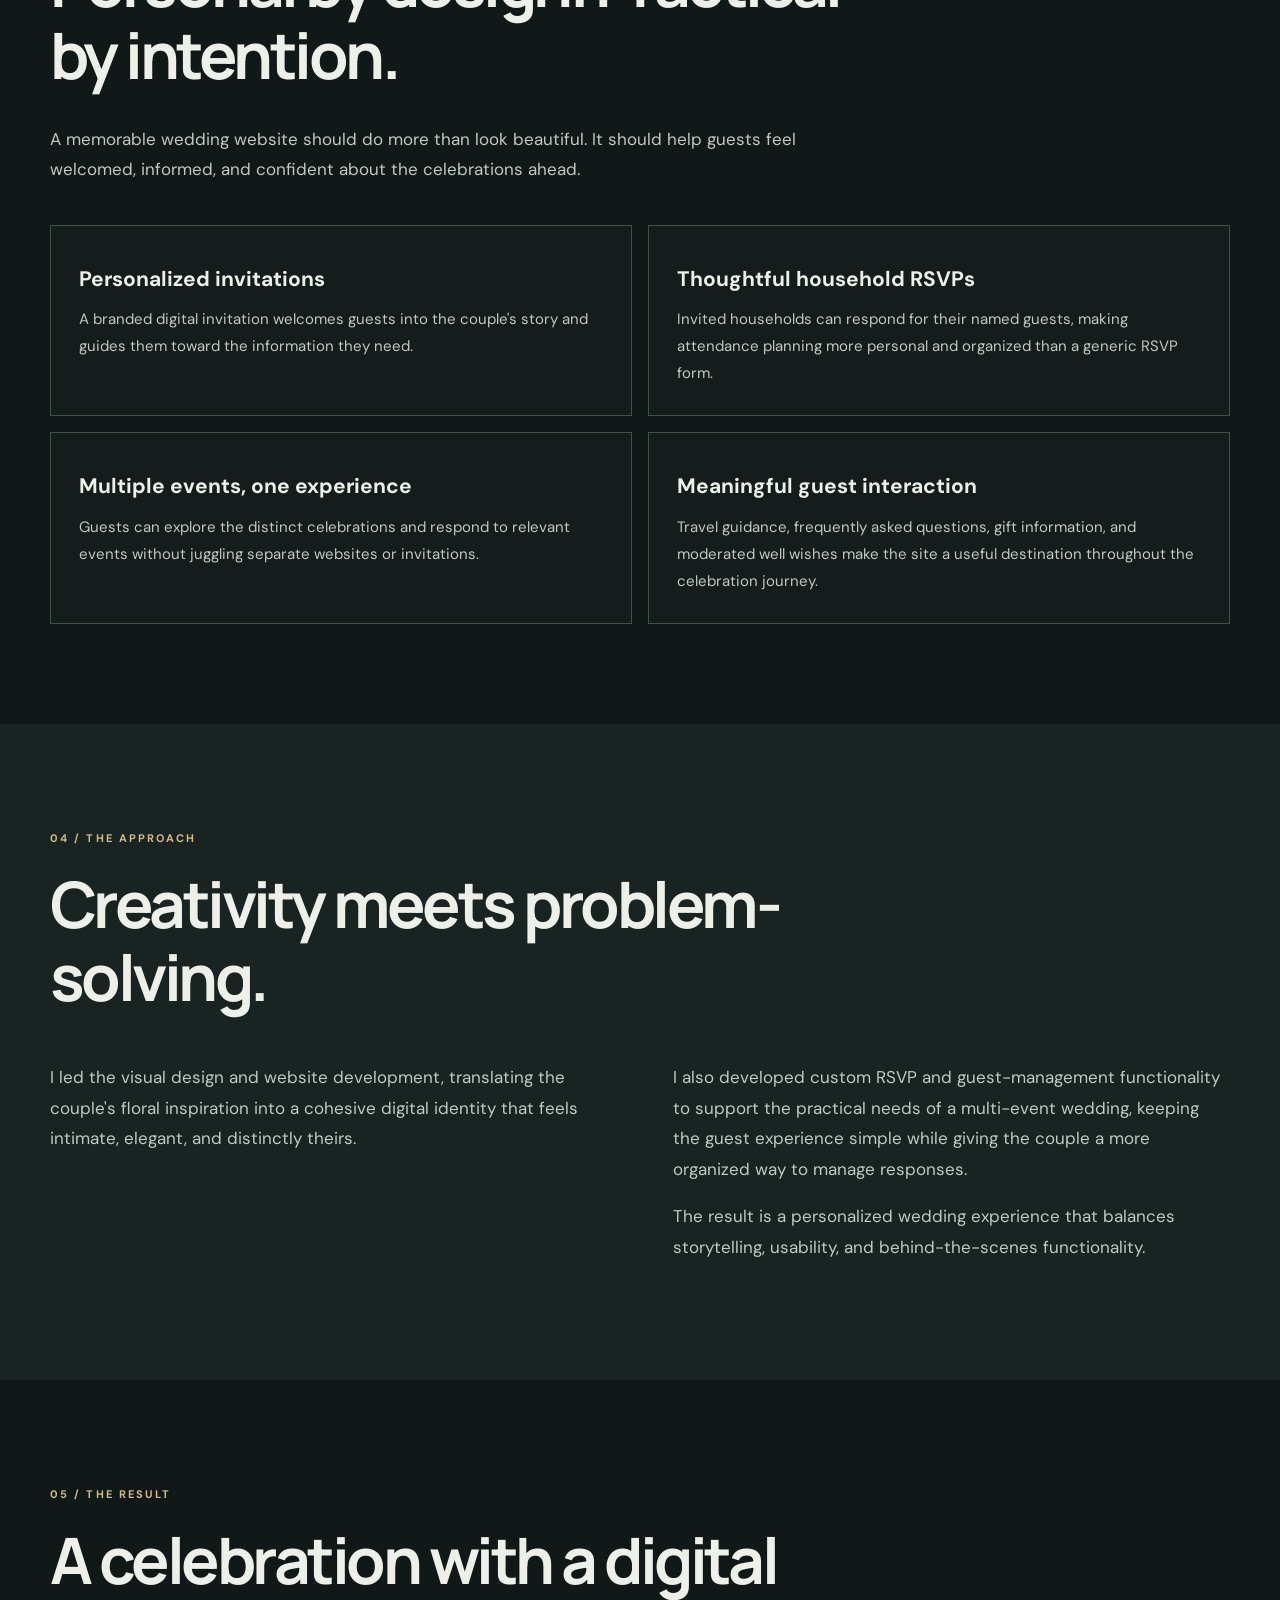
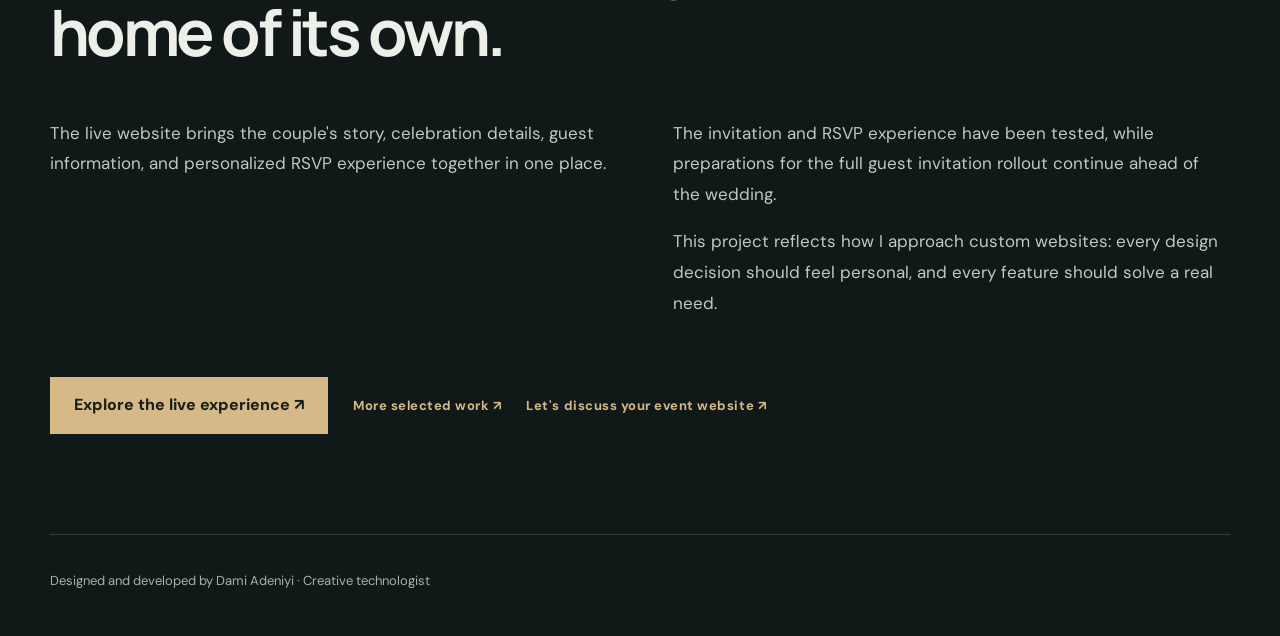
==== commit dac295e2: "Refocus wedding case study on client experience and protect implementation details" ====
--- a/becoming-the-dadas.html
+++ b/becoming-the-dadas.html
@@ -1 +1 @@
-<!doctype html><html lang="en"><head><meta charset="utf-8"><meta name="viewport" content="width=device-width,initial-scale=1"><title>Becoming the Dadas | Wedding Experience & RSVP System | Dami Adeniyi</title><meta name="description" content="A bespoke Spring Opulence wedding website and multi-event guest experience featuring household RSVP, email verification, Cloudflare D1, and a private admin dashboard. A case study by Dami Adeniyi."><link rel="canonical" href="https://dami-adeniyi.pages.dev/becoming-the-dadas.html"><link rel="stylesheet" href="/styles.css"><meta property="og:title" content="Becoming the Dadas | Dami Adeniyi"><meta property="og:description" content="An immersive wedding invitation and intelligent multi-event guest management experience."><meta property="og:type" content="article"><meta property="og:image" content="https://dami-adeniyi.pages.dev/becoming-the-dadas-nigerian-wedding-website-oluseyi-oluwaseun.jpg"></head><body><a class="skip" href="#main">Skip to content</a><header class="case-header wrap"><a class="case-back" href="/#work">← Back to selected work</a><a class="case-back" href="https://becoming-the-dadas.pages.dev/" target="_blank" rel="noopener noreferrer">Explore live wedding website ↗</a></header><main id="main"><section class="case-hero wrap"><span class="kicker">FEATURED CASE STUDY / WEB EXPERIENCE + EVENT TECHNOLOGY</span><h1>Becoming <em>the Dadas.</em></h1><p class="case-lede">A wedding invitation that opens into a world of its own. A beautifully considered celebration experience, powered by custom guest-management technology.</p><div class="case-meta"><span>CREATIVE DIRECTION & UI/UX</span><span>WEB DEVELOPMENT</span><span>RSVP SYSTEMS & CLOUD INTEGRATION</span></div><figure class="case-photo"><img src="/becoming-the-dadas-nigerian-wedding-website-oluseyi-oluwaseun.jpg" alt="Oluseyi and Oluwaseun toasting together at their Becoming the Dadas wedding celebration" loading="eager"><figcaption>Spring Opulence: a bespoke digital celebration for Oluseyi and Oluwaseun.</figcaption></figure></section><section class="case-section wrap"><span class="kicker">01 / THE BRIEF</span><div class="case-columns"><h2>More than a wedding website.</h2><div><p>Oluseyi and Oluwaseun's celebration spans a traditional wedding, a wedding ceremony and reception, and a Thanksgiving gathering in Victoria, British Columbia. Guests are traveling from across Canada and around the world.</p><p>The challenge was to create a unified, elegant digital home for multiple celebrations while making invitations, travel information, guest communication, and attendance management intuitive.</p></div></div></section><section class="case-section case-alt"><div class="wrap"><span class="kicker">02 / THE EXPERIENCE</span><h2>Spring Opulence, made interactive.</h2><div class="case-grid"><article><span class="case-index">01</span><h3>An invitation you open</h3><p>The experience begins with an invitation-style entry that opens into the homepage, turning a simple website visit into a moment of anticipation.</p></article><article><span class="case-index">02</span><h3>A celebration with its own identity</h3><p>Spring florals, warm ivory, deep plum, blush, lilac, muted gold, refined typography, an intertwined OO monogram, and subtle movement give the experience its personality.</p></article><article><span class="case-index">03</span><h3>Three celebrations, one home</h3><p>Traditional wedding, ceremony and reception, and Thanksgiving information live together, complemented by dress inspiration, travel and accommodation guidance, FAQs, and the couple's story.</p></article><article><span class="case-index">04</span><h3>Personal touches</h3><p>Gift information, a thank-you register, and moderated letters to the couple make space for meaningful guest interaction beyond attendance.</p></article></div></div></section><section class="case-section wrap"><span class="kicker">03 / THE ENGINE</span><h2>Behind the romance, a purpose-built RSVP system.</h2><p class="case-intro">Instead of a generic form, I designed a household-based invitation flow that recognizes exactly who has been invited and lets each person respond for eligible events.</p><div class="case-steps"><div><strong>01</strong><span>Invitation email</span><p>A branded invitation invites guests into the website.</p></div><div><strong>02</strong><span>Verified access</span><p>The primary contact enters their registered email and receives a six-digit verification code.</p></div><div><strong>03</strong><span>Household recognition</span><p>After verification, the invitation displays the named guests associated with that household.</p></div><div><strong>04</strong><span>Individual responses</span><p>Each invited guest can respond to relevant celebrations, rather than applying one answer to everyone.</p></div><div><strong>05</strong><span>Private administration</span><p>Responses are stored for review through a protected administration dashboard.</p></div></div></section><section class="case-section case-alt"><div class="wrap"><span class="kicker">04 / THE SYSTEM</span><h2>Designed front to back.</h2><div class="case-grid"><article><h3>Cloudflare Pages + functions</h3><p>Public website, hosting, and server-side workflows connected to the guest experience.</p></article><article><h3>Cloudflare D1</h3><p>Live records for households, invited individuals, verification, RSVPs, and guest messages, separate from public website files.</p></article><article><h3>Google Sheets</h3><p>Structured guest-list planning and approval, with household and individual guest records. Changes require reconciliation with the live database.</p></article><article><h3>Gmail API</h3><p>Personalized HTML invitations and email verification through a dedicated wedding sender, with controlled test sending.</p></article><article><h3>Protected admin area</h3><p>RSVP monitoring, moderation of Letters to the Dadas, and a Gift Thank-You Register behind Cloudflare Access.</p></article><article><h3>Thoughtful privacy</h3><p>Private guest information is handled through backend systems rather than exposed in the public site.</p></article></div></div></section><section class="case-section wrap"><span class="kicker">05 / PROGRESS & LEARNINGS</span><h2>A working foundation, with a careful launch process.</h2><div class="case-columns"><p>The website, household RSVP flow, and admin dashboard have been developed and tested. Personalized invitation emails have also been successfully tested with the couple.</p><div><p>Before the full guest invitation launch, the final guest list must be reconciled, live database records synchronized, invitation personalization completed, and deliverability verified. The production invitation campaign has not yet launched.</p><p>The bigger lesson: the most memorable digital experiences are not just beautiful. They connect storytelling, information architecture, and reliable systems in service of real people.</p></div></div><div class="case-end"><a class="case-cta" href="https://becoming-the-dadas.pages.dev/" target="_blank" rel="noopener noreferrer">Explore the live experience ↗</a><a class="case-back" href="/#work">More selected work ↗</a></div></section></main><footer class="case-footer wrap">Designed and developed by Dami Adeniyi · Creative technologist</footer></body></html>+<!doctype html><html lang="en"><head><meta charset="utf-8"><meta name="viewport" content="width=device-width,initial-scale=1"><title>Becoming the Dadas | Wedding Experience & RSVP System | Dami Adeniyi</title><meta name="description" content="Explore how Dami Adeniyi designed a bespoke Spring Opulence wedding website, personalized invitations, and a thoughtful guest experience for a multi-event celebration."><link rel="canonical" href="https://dami-adeniyi.pages.dev/becoming-the-dadas.html"><link rel="stylesheet" href="/styles.css"><meta property="og:title" content="Becoming the Dadas | Dami Adeniyi"><meta property="og:description" content="A bespoke wedding website combining romantic design, personalized invitations, and thoughtful guest experiences."><meta property="og:type" content="article"><meta property="og:image" content="https://dami-adeniyi.pages.dev/becoming-the-dadas-nigerian-wedding-website-oluseyi-oluwaseun.jpg"></head><body><a class="skip" href="#main">Skip to content</a><header class="case-header wrap"><a class="case-back" href="/#work">← Back to selected work</a><a class="case-back" href="https://becoming-the-dadas.pages.dev/" target="_blank" rel="noopener noreferrer">Explore live wedding website ↗</a></header><main id="main"><section class="case-hero wrap"><span class="kicker">FEATURED CASE STUDY / BESPOKE WEDDING EXPERIENCE</span><h1>Becoming <em>the Dadas.</em></h1><p class="case-lede">A wedding invitation that opens into a world of its own. A beautifully considered celebration experience, with thoughtful details that make planning easier for the couple and their guests.</p><div class="case-meta"><span>CREATIVE DIRECTION & UI/UX</span><span>WEB DEVELOPMENT</span><span>PERSONALIZED GUEST EXPERIENCE</span></div><figure class="case-photo"><img src="/becoming-the-dadas-nigerian-wedding-website-oluseyi-oluwaseun.jpg" alt="Oluseyi and Oluwaseun toasting together at their Becoming the Dadas wedding celebration" loading="eager"><figcaption>Spring Opulence: a bespoke digital celebration for Oluseyi and Oluwaseun.</figcaption></figure></section><section class="case-section wrap"><span class="kicker">01 / THE BRIEF</span><div class="case-columns"><h2>More than a wedding website.</h2><div><p>Oluseyi and Oluwaseun's celebration spans a traditional wedding, a wedding ceremony and reception, and a Thanksgiving gathering in Victoria, British Columbia. Guests are traveling from across Canada and around the world.</p><p>The challenge was to create a unified, elegant digital home for multiple celebrations while making invitations, travel information, guest communication, and attendance management intuitive.</p></div></div></section><section class="case-section case-alt"><div class="wrap"><span class="kicker">02 / THE EXPERIENCE</span><h2>Spring Opulence, made interactive.</h2><div class="case-grid"><article><span class="case-index">01</span><h3>An invitation you open</h3><p>The experience begins with an invitation-style entry that opens into the homepage, turning a simple website visit into a moment of anticipation.</p></article><article><span class="case-index">02</span><h3>A celebration with its own identity</h3><p>Spring florals, warm ivory, deep plum, blush, lilac, muted gold, refined typography, an intertwined OO monogram, and subtle movement give the experience its personality.</p></article><article><span class="case-index">03</span><h3>Three celebrations, one home</h3><p>Traditional wedding, ceremony and reception, and Thanksgiving information live together, complemented by dress inspiration, travel and accommodation guidance, FAQs, and the couple's story.</p></article><article><span class="case-index">04</span><h3>Personal touches</h3><p>Gift information, a thank-you register, and moderated letters to the couple make space for meaningful guest interaction beyond attendance.</p></article></div></div></section><section class="case-section wrap"><span class="kicker">03 / THE SOLUTION</span><h2>Personal by design. Practical by intention.</h2><p class="case-intro">A memorable wedding website should do more than look beautiful. It should help guests feel welcomed, informed, and confident about the celebrations ahead.</p><div class="case-grid"><article><h3>Personalized invitations</h3><p>A branded digital invitation welcomes guests into the couple's story and guides them toward the information they need.</p></article><article><h3>Thoughtful household RSVPs</h3><p>Invited households can respond for their named guests, making attendance planning more personal and organized than a generic RSVP form.</p></article><article><h3>Multiple events, one experience</h3><p>Guests can explore the distinct celebrations and respond to relevant events without juggling separate websites or invitations.</p></article><article><h3>Meaningful guest interaction</h3><p>Travel guidance, frequently asked questions, gift information, and moderated well wishes make the site a useful destination throughout the celebration journey.</p></article></div></section><section class="case-section case-alt"><div class="wrap"><span class="kicker">04 / THE APPROACH</span><h2>Creativity meets problem-solving.</h2><div class="case-columns"><p>I led the visual design and website development, translating the couple's floral inspiration into a cohesive digital identity that feels intimate, elegant, and distinctly theirs.</p><div><p>I also developed custom RSVP and guest-management functionality to support the practical needs of a multi-event wedding, keeping the guest experience simple while giving the couple a more organized way to manage responses.</p><p>The result is a personalized wedding experience that balances storytelling, usability, and behind-the-scenes functionality.</p></div></div></div></section><section class="case-section wrap"><span class="kicker">05 / THE RESULT</span><h2>A celebration with a digital home of its own.</h2><div class="case-columns"><p>The live website brings the couple's story, celebration details, guest information, and personalized RSVP experience together in one place.</p><div><p>The invitation and RSVP experience have been tested, while preparations for the full guest invitation rollout continue ahead of the wedding.</p><p>This project reflects how I approach custom websites: every design decision should feel personal, and every feature should solve a real need.</p></div></div><div class="case-end"><a class="case-cta" href="https://becoming-the-dadas.pages.dev/" target="_blank" rel="noopener noreferrer">Explore the live experience ↗</a><a class="case-back" href="/#work">More selected work ↗</a><a class="case-back" href="/#contact">Let's discuss your event website ↗</a></div></section></main><footer class="case-footer wrap">Designed and developed by Dami Adeniyi · Creative technologist</footer></body></html>
--- a/styles.css
+++ b/styles.css
@@ -52,3 +52,11 @@
 .case-footer{padding-top:35px;padding-bottom:45px;border-top:1px solid var(--line);color:var(--muted);font-size:13px}
 @media(max-width:800px){.case-columns{grid-template-columns:1fr;gap:12px}.case-steps{grid-template-columns:repeat(2,minmax(0,1fr))}.case-hero{padding-top:48px;padding-bottom:60px}.case-section{padding-top:70px;padding-bottom:70px}.case-photo{padding:10px}}
 @media(max-width:520px){.case-grid,.case-steps{grid-template-columns:1fr}.case-header{align-items:flex-start;flex-direction:column}.case-hero h1{font-size:52px}.project-body .text-link+.text-link{margin-left:0;display:block;margin-top:10px}}
+
+/* Display the wedding photograph edge-to-edge at its natural aspect ratio */
+.case-photo{padding:0;background:transparent}
+.case-photo img{width:100%;height:auto;max-height:none;object-fit:contain}
+.case-photo figcaption{padding:12px 0 0;text-align:left;color:var(--muted)}
+.project-visual.wedding-portrait{aspect-ratio:2048/1462;background:transparent}
+.project-visual.wedding-portrait>img{object-fit:cover}
+@media(max-width:800px){.case-photo{padding:0}}
